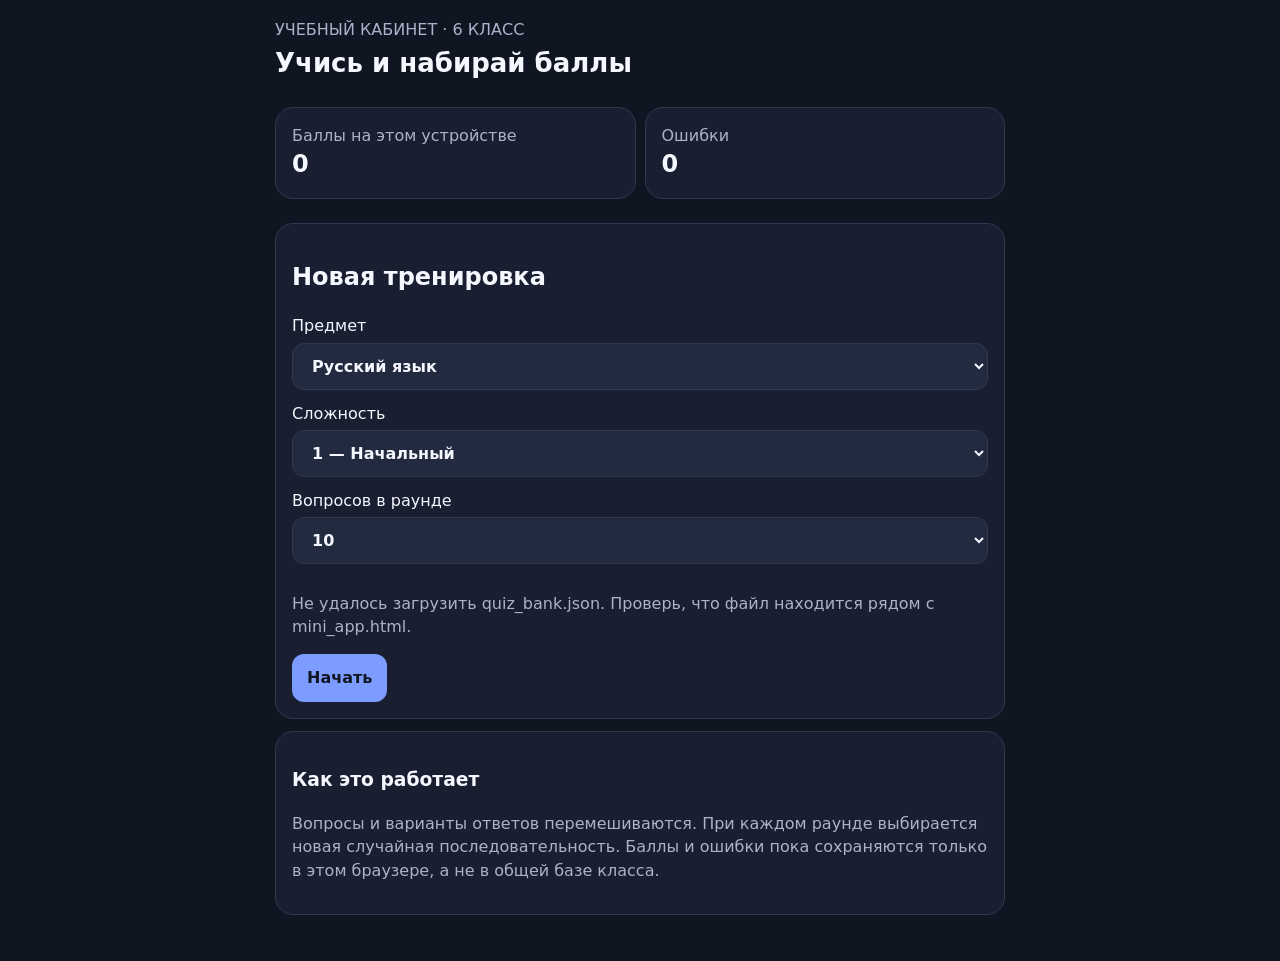
==== mini_app.html @ b54bd05b "Add files via upload" ====
<!doctype html>
<html lang="ru"><head><meta charset="utf-8"><meta name="viewport" content="width=device-width,initial-scale=1,viewport-fit=cover"><meta name="theme-color" content="#101522"><title>Класс 6 — Учебный кабинет</title><script src="https://telegram.org/js/telegram-web-app.js"></script>
<style>
:root{--bg:#101522;--panel:#191f30;--panel2:#222a3f;--text:#f5f7ff;--muted:#aab3cb;--accent:#7c9cff;--good:#43d9a3;--bad:#ff7185;--line:#303952}*{box-sizing:border-box}body{margin:0;background:var(--bg);color:var(--text);font:16px/1.45 system-ui,-apple-system,Segoe UI,Arial,sans-serif}button,select{font:inherit;cursor:pointer;border:0;border-radius:12px;padding:12px 15px;background:var(--accent);color:#101522;font-weight:750}button.secondary{background:var(--panel2);color:var(--text);border:1px solid var(--line)}.wrap{max-width:760px;margin:auto;padding:18px 15px 34px}.panel{background:var(--panel);border:1px solid var(--line);border-radius:18px;padding:16px;margin:12px 0}.muted{color:var(--muted)}h1{font-size:26px;margin:4px 0 12px}.row{display:flex;gap:9px;flex-wrap:wrap;align-items:center}.row>*{flex:1}.option{display:block;width:100%;text-align:left;margin:8px 0;background:var(--panel2);color:var(--text);border:1px solid var(--line)}.option.correct{border-color:var(--good)}.option.wrong{border-color:var(--bad)}.option:disabled{opacity:1}.hide{display:none}.pill{display:inline-block;background:var(--panel2);padding:5px 10px;border-radius:999px;margin-right:5px;font-size:13px}select{width:100%;background:var(--panel2);color:var(--text);border:1px solid var(--line);margin:5px 0 12px}.stat{font-size:24px;font-weight:800}#feedback{margin-top:12px}.good{color:var(--good)}.bad{color:var(--bad)}
</style></head><body><main class="wrap"><div class="muted">УЧЕБНЫЙ КАБИНЕТ · 6 КЛАСС</div><h1>Учись и набирай баллы</h1><div class="row"><div class="panel"><div class="muted">Баллы на этом устройстве</div><div class="stat" id="points">0</div></div><div class="panel"><div class="muted">Ошибки</div><div class="stat" id="mistakes">0</div></div></div>
<section id="setup" class="panel"><h2>Новая тренировка</h2><label>Предмет</label><select id="subject"><option>Русский язык</option><option>Математика</option><option>Английский язык</option></select><label>Сложность</label><select id="level"><option value="1">1 — Начальный</option><option value="2">2 — Лёгкий</option><option value="3">3 — Средний</option><option value="4">4 — Сложный</option><option value="5">5 — Очень сложный</option><option value="6">6 — Экспертный</option></select><label>Вопросов в раунде</label><select id="count"><option>10</option><option>15</option><option>20</option><option>30</option></select><p class="muted" id="bankInfo">Загружаю банк вопросов…</p><button id="start">Начать</button></section>
<section id="quiz" class="panel hide"><div class="row"><span class="pill" id="progress">Вопрос 1</span><span class="pill" id="tag"></span></div><h2 id="question"></h2><div id="options"></div><div id="feedback"></div><button id="next" class="hide">Следующий вопрос</button></section>
<section id="result" class="panel hide"><h2>Раунд завершён!</h2><p id="summary"></p><button id="again">Ещё раунд</button></section>
<section class="panel"><h3>Как это работает</h3><p class="muted">Вопросы и варианты ответов перемешиваются. При каждом раунде выбирается новая случайная последовательность. Баллы и ошибки пока сохраняются только в этом браузере, а не в общей базе класса.</p></section>
</main><script>
const $=id=>document.getElementById(id);const tg=window.Telegram?.WebApp;tg?.ready();tg?.expand();
let bank=[],round=[],index=0,score=0,wrong=0,answered=false;
const saved=()=>{try{return JSON.parse(localStorage.getItem('class6stats')||'{"points":0,"mistakes":0}')}catch{return {points:0,mistakes:0}}};
function stats(){let s=saved();$('points').textContent=s.points;$('mistakes').textContent=s.mistakes}
function shuffle(a){a=[...a];for(let i=a.length-1;i>0;i--){let j=Math.floor(Math.random()*(i+1));[a[i],a[j]]=[a[j],a[i]]}return a}
async function load(){try{let r=await fetch('./quiz_bank.json',{cache:'no-store'});if(!r.ok)throw Error('HTTP '+r.status);let data=await r.json();bank=data.questions||[];$('bankInfo').textContent=`Загружено вопросов: ${bank.length}. По предметам и уровням сложности.`}catch(e){$('bankInfo').textContent='Не удалось загрузить quiz_bank.json. Проверь, что файл находится рядом с mini_app.html.';$('start').disabled=true}}
function begin(){let subject=$('subject').value,level=+$('level').value,count=+$('count').value;let pool=bank.filter(q=>q.subject===subject&&q.level===level);if(!pool.length){alert('Для этого выбора пока нет вопросов.');return}round=shuffle(pool).slice(0,Math.min(count,pool.length)).map(q=>{let choices=q.options.map((text,i)=>({text,correct:i===q.answer}));return {...q,choices:shuffle(choices)}});index=0;score=0;wrong=0;$('setup').classList.add('hide');$('result').classList.add('hide');$('quiz').classList.remove('hide');show()}
function show(){answered=false;let q=round[index];$('progress').textContent=`Вопрос ${index+1} из ${round.length}`;$('tag').textContent=`${q.subject} · уровень ${q.level}`;$('question').textContent=q.question;$('options').innerHTML='';$('feedback').textContent='';$('next').classList.add('hide');q.choices.forEach(c=>{let b=document.createElement('button');b.className='option';b.textContent=c.text;b.onclick=()=>answer(b,c,q);$('options').appendChild(b)})}
function answer(btn,c,q){if(answered)return;answered=true;document.querySelectorAll('.option').forEach(b=>b.disabled=true);if(c.correct){btn.classList.add('correct');score++;let s=saved();s.points=(s.points||0)+10;localStorage.setItem('class6stats',JSON.stringify(s));$('feedback').innerHTML='<span class="good">Верно! +10 баллов.</span>'}else{btn.classList.add('wrong');wrong++;let s=saved();s.mistakes=(s.mistakes||0)+1;localStorage.setItem('class6stats',JSON.stringify(s));let correct=q.choices.find(x=>x.correct);document.querySelectorAll('.option').forEach(b=>{if(b.textContent===correct.text)b.classList.add('correct')});$('feedback').innerHTML=`<span class="bad">Пока неверно.</span> ${q.explanation}`}stats();$('next').classList.remove('hide');$('next').textContent=index===round.length-1?'Результаты':'Следующий вопрос'}
function next(){index++;if(index>=round.length){$('quiz').classList.add('hide');$('result').classList.remove('hide');$('summary').textContent=`Правильных ответов: ${score} из ${round.length}. Ошибок в этом раунде: ${wrong}. Получено баллов: ${score*10}.`;return}show()}
$('start').onclick=begin;$('next').onclick=next;$('again').onclick=()=>{$('result').classList.add('hide');$('setup').classList.remove('hide')};stats();load();
</script></body></html>
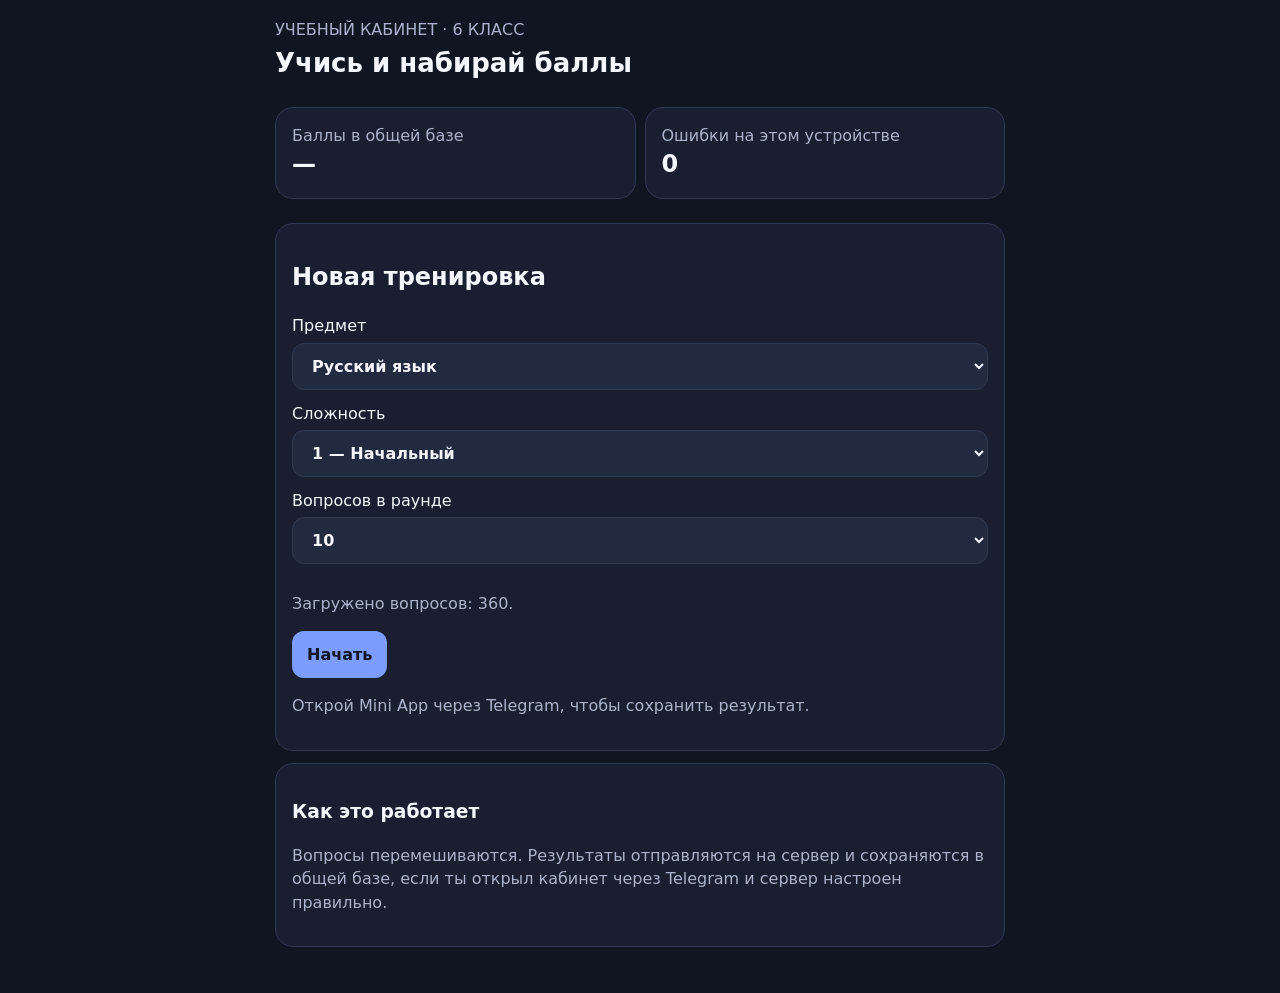
==== commit 3093e1c6: "Update mini_app.html" ====
--- a/mini_app.html
+++ b/mini_app.html
@@ -1,22 +1,362 @@
+
 <!doctype html>
-<html lang="ru"><head><meta charset="utf-8"><meta name="viewport" content="width=device-width,initial-scale=1,viewport-fit=cover"><meta name="theme-color" content="#101522"><title>Класс 6 — Учебный кабинет</title><script src="https://telegram.org/js/telegram-web-app.js"></script>
+<html lang="ru">
+<head>
+<meta charset="utf-8">
+<meta name="viewport" content="width=device-width,initial-scale=1,viewport-fit=cover">
+<meta name="theme-color" content="#101522">
+<title>Класс 6 — Учебный кабинет</title>
+<script src="https://telegram.org/js/telegram-web-app.js"></script>
 <style>
-:root{--bg:#101522;--panel:#191f30;--panel2:#222a3f;--text:#f5f7ff;--muted:#aab3cb;--accent:#7c9cff;--good:#43d9a3;--bad:#ff7185;--line:#303952}*{box-sizing:border-box}body{margin:0;background:var(--bg);color:var(--text);font:16px/1.45 system-ui,-apple-system,Segoe UI,Arial,sans-serif}button,select{font:inherit;cursor:pointer;border:0;border-radius:12px;padding:12px 15px;background:var(--accent);color:#101522;font-weight:750}button.secondary{background:var(--panel2);color:var(--text);border:1px solid var(--line)}.wrap{max-width:760px;margin:auto;padding:18px 15px 34px}.panel{background:var(--panel);border:1px solid var(--line);border-radius:18px;padding:16px;margin:12px 0}.muted{color:var(--muted)}h1{font-size:26px;margin:4px 0 12px}.row{display:flex;gap:9px;flex-wrap:wrap;align-items:center}.row>*{flex:1}.option{display:block;width:100%;text-align:left;margin:8px 0;background:var(--panel2);color:var(--text);border:1px solid var(--line)}.option.correct{border-color:var(--good)}.option.wrong{border-color:var(--bad)}.option:disabled{opacity:1}.hide{display:none}.pill{display:inline-block;background:var(--panel2);padding:5px 10px;border-radius:999px;margin-right:5px;font-size:13px}select{width:100%;background:var(--panel2);color:var(--text);border:1px solid var(--line);margin:5px 0 12px}.stat{font-size:24px;font-weight:800}#feedback{margin-top:12px}.good{color:var(--good)}.bad{color:var(--bad)}
-</style></head><body><main class="wrap"><div class="muted">УЧЕБНЫЙ КАБИНЕТ · 6 КЛАСС</div><h1>Учись и набирай баллы</h1><div class="row"><div class="panel"><div class="muted">Баллы на этом устройстве</div><div class="stat" id="points">0</div></div><div class="panel"><div class="muted">Ошибки</div><div class="stat" id="mistakes">0</div></div></div>
-<section id="setup" class="panel"><h2>Новая тренировка</h2><label>Предмет</label><select id="subject"><option>Русский язык</option><option>Математика</option><option>Английский язык</option></select><label>Сложность</label><select id="level"><option value="1">1 — Начальный</option><option value="2">2 — Лёгкий</option><option value="3">3 — Средний</option><option value="4">4 — Сложный</option><option value="5">5 — Очень сложный</option><option value="6">6 — Экспертный</option></select><label>Вопросов в раунде</label><select id="count"><option>10</option><option>15</option><option>20</option><option>30</option></select><p class="muted" id="bankInfo">Загружаю банк вопросов…</p><button id="start">Начать</button></section>
-<section id="quiz" class="panel hide"><div class="row"><span class="pill" id="progress">Вопрос 1</span><span class="pill" id="tag"></span></div><h2 id="question"></h2><div id="options"></div><div id="feedback"></div><button id="next" class="hide">Следующий вопрос</button></section>
-<section id="result" class="panel hide"><h2>Раунд завершён!</h2><p id="summary"></p><button id="again">Ещё раунд</button></section>
-<section class="panel"><h3>Как это работает</h3><p class="muted">Вопросы и варианты ответов перемешиваются. При каждом раунде выбирается новая случайная последовательность. Баллы и ошибки пока сохраняются только в этом браузере, а не в общей базе класса.</p></section>
-</main><script>
-const $=id=>document.getElementById(id);const tg=window.Telegram?.WebApp;tg?.ready();tg?.expand();
-let bank=[],round=[],index=0,score=0,wrong=0,answered=false;
-const saved=()=>{try{return JSON.parse(localStorage.getItem('class6stats')||'{"points":0,"mistakes":0}')}catch{return {points:0,mistakes:0}}};
-function stats(){let s=saved();$('points').textContent=s.points;$('mistakes').textContent=s.mistakes}
-function shuffle(a){a=[...a];for(let i=a.length-1;i>0;i--){let j=Math.floor(Math.random()*(i+1));[a[i],a[j]]=[a[j],a[i]]}return a}
-async function load(){try{let r=await fetch('./quiz_bank.json',{cache:'no-store'});if(!r.ok)throw Error('HTTP '+r.status);let data=await r.json();bank=data.questions||[];$('bankInfo').textContent=`Загружено вопросов: ${bank.length}. По предметам и уровням сложности.`}catch(e){$('bankInfo').textContent='Не удалось загрузить quiz_bank.json. Проверь, что файл находится рядом с mini_app.html.';$('start').disabled=true}}
-function begin(){let subject=$('subject').value,level=+$('level').value,count=+$('count').value;let pool=bank.filter(q=>q.subject===subject&&q.level===level);if(!pool.length){alert('Для этого выбора пока нет вопросов.');return}round=shuffle(pool).slice(0,Math.min(count,pool.length)).map(q=>{let choices=q.options.map((text,i)=>({text,correct:i===q.answer}));return {...q,choices:shuffle(choices)}});index=0;score=0;wrong=0;$('setup').classList.add('hide');$('result').classList.add('hide');$('quiz').classList.remove('hide');show()}
-function show(){answered=false;let q=round[index];$('progress').textContent=`Вопрос ${index+1} из ${round.length}`;$('tag').textContent=`${q.subject} · уровень ${q.level}`;$('question').textContent=q.question;$('options').innerHTML='';$('feedback').textContent='';$('next').classList.add('hide');q.choices.forEach(c=>{let b=document.createElement('button');b.className='option';b.textContent=c.text;b.onclick=()=>answer(b,c,q);$('options').appendChild(b)})}
-function answer(btn,c,q){if(answered)return;answered=true;document.querySelectorAll('.option').forEach(b=>b.disabled=true);if(c.correct){btn.classList.add('correct');score++;let s=saved();s.points=(s.points||0)+10;localStorage.setItem('class6stats',JSON.stringify(s));$('feedback').innerHTML='<span class="good">Верно! +10 баллов.</span>'}else{btn.classList.add('wrong');wrong++;let s=saved();s.mistakes=(s.mistakes||0)+1;localStorage.setItem('class6stats',JSON.stringify(s));let correct=q.choices.find(x=>x.correct);document.querySelectorAll('.option').forEach(b=>{if(b.textContent===correct.text)b.classList.add('correct')});$('feedback').innerHTML=`<span class="bad">Пока неверно.</span> ${q.explanation}`}stats();$('next').classList.remove('hide');$('next').textContent=index===round.length-1?'Результаты':'Следующий вопрос'}
-function next(){index++;if(index>=round.length){$('quiz').classList.add('hide');$('result').classList.remove('hide');$('summary').textContent=`Правильных ответов: ${score} из ${round.length}. Ошибок в этом раунде: ${wrong}. Получено баллов: ${score*10}.`;return}show()}
-$('start').onclick=begin;$('next').onclick=next;$('again').onclick=()=>{$('result').classList.add('hide');$('setup').classList.remove('hide')};stats();load();
-</script></body></html>+:root{--bg:#101522;--panel:#191f30;--panel2:#222a3f;--text:#f5f7ff;--muted:#aab3cb;--accent:#7c9cff;--good:#43d9a3;--bad:#ff7185;--line:#303952}
+*{box-sizing:border-box}
+body{margin:0;background:var(--bg);color:var(--text);font:16px/1.45 system-ui,-apple-system,Segoe UI,Arial,sans-serif}
+button,select{font:inherit;cursor:pointer;border:0;border-radius:12px;padding:12px 15px;background:var(--accent);color:#101522;font-weight:750}
+button:disabled{opacity:.6;cursor:default}
+button.secondary{background:var(--panel2);color:var(--text);border:1px solid var(--line)}
+.wrap{max-width:760px;margin:auto;padding:18px 15px 34px}
+.panel{background:var(--panel);border:1px solid var(--line);border-radius:18px;padding:16px;margin:12px 0}
+.muted{color:var(--muted)}
+h1{font-size:26px;margin:4px 0 12px}
+.row{display:flex;gap:9px;flex-wrap:wrap;align-items:center}
+.row>*{flex:1}
+.option{display:block;width:100%;text-align:left;margin:8px 0;background:var(--panel2);color:var(--text);border:1px solid var(--line)}
+.option.correct{border-color:var(--good)}
+.option.wrong{border-color:var(--bad)}
+.option:disabled{opacity:1}
+.hide{display:none}
+.pill{display:inline-block;background:var(--panel2);padding:5px 10px;border-radius:999px;margin-right:5px;font-size:13px}
+select{width:100%;background:var(--panel2);color:var(--text);border:1px solid var(--line);margin:5px 0 12px}
+.stat{font-size:24px;font-weight:800}
+#feedback{margin-top:12px}
+.good{color:var(--good)}
+.bad{color:var(--bad)}
+</style>
+</head>
+<body>
+<main class="wrap">
+<div class="muted">УЧЕБНЫЙ КАБИНЕТ · 6 КЛАСС</div>
+<h1>Учись и набирай баллы</h1>
+
+<div class="row">
+<div class="panel">
+<div class="muted">Баллы в общей базе</div>
+<div class="stat" id="points">—</div>
+</div>
+<div class="panel">
+<div class="muted">Ошибки на этом устройстве</div>
+<div class="stat" id="mistakes">0</div>
+</div>
+</div>
+
+<section id="setup" class="panel">
+<h2>Новая тренировка</h2>
+<label for="subject">Предмет</label>
+<select id="subject">
+<option value="russian">Русский язык</option>
+<option value="math">Математика</option>
+<option value="english">Английский язык</option>
+</select>
+
+<label for="level">Сложность</label>
+<select id="level">
+<option value="0">1 — Начальный</option>
+<option value="1">2 — Лёгкий</option>
+<option value="2">3 — Средний</option>
+<option value="3">4 — Сложный</option>
+<option value="4">5 — Очень сложный</option>
+<option value="5">6 — Экспертный</option>
+</select>
+
+<label for="count">Вопросов в раунде</label>
+<select id="count">
+<option value="5">5</option>
+<option value="10" selected>10</option>
+</select>
+
+<p class="muted" id="bankInfo">Загружаю банк вопросов…</p>
+<button id="start" disabled>Начать</button>
+<p class="muted" id="profileInfo"></p>
+</section>
+
+<section id="quiz" class="panel hide">
+<div class="row">
+<span class="pill" id="progress">Вопрос 1</span>
+<span class="pill" id="tag"></span>
+</div>
+<h2 id="question"></h2>
+<div id="options"></div>
+<div id="feedback"></div>
+<button id="next" class="hide">Следующий вопрос</button>
+</section>
+
+<section id="result" class="panel hide">
+<h2>Раунд завершён!</h2>
+<p id="summary"></p>
+<p id="saveStatus" class="muted"></p>
+<button id="again">Ещё раунд</button>
+</section>
+
+<section class="panel">
+<h3>Как это работает</h3>
+<p class="muted">Вопросы перемешиваются. Результаты отправляются на сервер и сохраняются в общей базе, если ты открыл кабинет через Telegram и сервер настроен правильно.</p>
+</section>
+</main>
+
+<script>
+const $ = id => document.getElementById(id);
+const tg = window.Telegram?.WebApp;
+
+tg?.ready();
+tg?.expand();
+
+let bank = [];
+let round = [];
+let index = 0;
+let score = 0;
+let wrong = 0;
+let answered = false;
+let selectedAnswers = [];
+let saving = false;
+
+function localStats(){
+  try {
+    return JSON.parse(localStorage.getItem('class6stats') || '{"mistakes":0}');
+  } catch {
+    return {mistakes:0};
+  }
+}
+
+function updateMistakes(){
+  $('mistakes').textContent = localStats().mistakes || 0;
+}
+
+function shuffle(arr){
+  const a = [...arr];
+  for(let i = a.length - 1; i > 0; i--){
+    const j = Math.floor(Math.random() * (i + 1));
+    [a[i], a[j]] = [a[j], a[i]];
+  }
+  return a;
+}
+
+async function apiRequest(path, options = {}){
+  if(!tg?.initData){
+    throw new Error('Открой Mini App через Telegram, чтобы сохранить результат.');
+  }
+
+  const response = await fetch(path, {
+    ...options,
+    headers: {
+      'Content-Type': 'application/json',
+      'X-Telegram-Init-Data': tg.initData,
+      ...(options.headers || {})
+    }
+  });
+
+  const data = await response.json().catch(() => ({}));
+
+  if(!response.ok){
+    throw new Error(data.error || data.message || `Ошибка сервера: ${response.status}`);
+  }
+
+  if(data.ok === false){
+    throw new Error(data.error || data.message || 'Сервер отклонил запрос.');
+  }
+
+  return data;
+}
+
+async function refreshProfile(){
+  try {
+    const data = await apiRequest('/api/profile');
+    $('points').textContent = data.points ?? 0;
+    $('profileInfo').textContent = 'Подключение к общей базе работает.';
+  } catch(e) {
+    $('points').textContent = '—';
+    $('profileInfo').textContent = e.message;
+  }
+}
+
+async function load(){
+  try {
+    const response = await fetch('./quiz_bank.json', {cache:'no-store'});
+    if(!response.ok) throw new Error('HTTP ' + response.status);
+
+    const data = await response.json();
+    bank = Array.isArray(data) ? data : (data.questions || []);
+
+    $('bankInfo').textContent = `Загружено вопросов: ${bank.length}.`;
+
+    if(!bank.length){
+      throw new Error('Банк вопросов пуст.');
+    }
+
+    $('start').disabled = false;
+  } catch(e) {
+    $('bankInfo').textContent = 'Не удалось загрузить банк вопросов: ' + e.message;
+    $('start').disabled = true;
+  }
+}
+
+function begin(){
+  const subject = $('subject').value;
+  const level = Number($('level').value);
+  const count = Number($('count').value);
+
+  const pool = bank.filter(q =>
+    q.subject === subject &&
+    Number(q.level_index) === level
+  );
+
+  if(!pool.length){
+    alert('Для этого предмета и уровня в quiz_bank.json вопросов нет.');
+    return;
+  }
+
+  round = shuffle(pool).slice(0, Math.min(count, pool.length)).map(q => {
+    const choices = q.options.map((text, originalIndex) => ({
+      text,
+      originalIndex,
+      correct: originalIndex === q.answer
+    }));
+
+    return {...q, choices:shuffle(choices)};
+  });
+
+  index = 0;
+  score = 0;
+  wrong = 0;
+  selectedAnswers = [];
+  saving = false;
+
+  $('setup').classList.add('hide');
+  $('result').classList.add('hide');
+  $('quiz').classList.remove('hide');
+
+  show();
+}
+
+function show(){
+  answered = false;
+  const q = round[index];
+
+  $('progress').textContent = `Вопрос ${index + 1} из ${round.length}`;
+  $('tag').textContent = `${q.subject} · уровень ${Number(q.level_index) + 1}`;
+  $('question').textContent = q.question;
+  $('options').innerHTML = '';
+  $('feedback').textContent = '';
+  $('next').classList.add('hide');
+
+  q.choices.forEach(choice => {
+    const button = document.createElement('button');
+    button.className = 'option';
+    button.textContent = choice.text;
+    button.onclick = () => answer(button, choice, q);
+    $('options').appendChild(button);
+  });
+}
+
+function answer(button, choice, q){
+  if(answered) return;
+  answered = true;
+
+  document.querySelectorAll('.option').forEach(b => b.disabled = true);
+
+  selectedAnswers.push({
+    id: q.id,
+    selected: choice.originalIndex
+  });
+
+  if(choice.correct){
+    button.classList.add('correct');
+    score++;
+    $('feedback').innerHTML = '<span class="good">Верно!</span>';
+  } else {
+    button.classList.add('wrong');
+    wrong++;
+
+    const stats = localStats();
+    stats.mistakes = (stats.mistakes || 0) + 1;
+    localStorage.setItem('class6stats', JSON.stringify(stats));
+
+    const correctChoice = q.choices.find(c => c.correct);
+
+    document.querySelectorAll('.option').forEach(b => {
+      if(b.textContent === correctChoice.text){
+        b.classList.add('correct');
+      }
+    });
+
+    $('feedback').textContent = 'Пока неверно. ' + (q.explanation || '');
+  }
+
+  updateMistakes();
+  $('next').textContent = index === round.length - 1
+    ? 'Завершить раунд'
+    : 'Следующий вопрос';
+
+  $('next').classList.remove('hide');
+}
+
+async function finishRound(){
+  if(saving) return;
+  saving = true;
+
+  $('next').disabled = true;
+  $('saveStatus').textContent = 'Отправляю результат на сервер…';
+
+  $('quiz').classList.add('hide');
+  $('result').classList.remove('hide');
+  $('summary').textContent =
+    `Предварительный результат: ${score} из ${round.length}. Ошибок: ${wrong}.`;
+
+  try {
+    const data = await apiRequest('/api/quiz/submit', {
+      method:'POST',
+      body:JSON.stringify({
+        subject:$('subject').value,
+        level:Number($('level').value),
+        answers:selectedAnswers
+      })
+    });
+
+    $('summary').textContent =
+      `Результат сервера: ${data.score} из ${data.total}.`;
+
+    $('saveStatus').textContent =
+      `Баллы за раунд: ${data.points ?? (data.score * 10)}. Результат отправлен серверу.`;
+
+    await refreshProfile();
+  } catch(e) {
+    $('saveStatus').textContent =
+      'Не удалось сохранить результат: ' + e.message;
+  } finally {
+    saving = false;
+    $('next').disabled = false;
+  }
+}
+
+function next(){
+  if(index < round.length - 1){
+    index++;
+    show();
+  } else {
+    finishRound();
+  }
+}
+
+$('start').onclick = begin;
+$('next').onclick = next;
+
+$('again').onclick = () => {
+  $('result').classList.add('hide');
+  $('setup').classList.remove('hide');
+};
+
+updateMistakes();
+load();
+refreshProfile();
+</script>
+</body>
+</html>
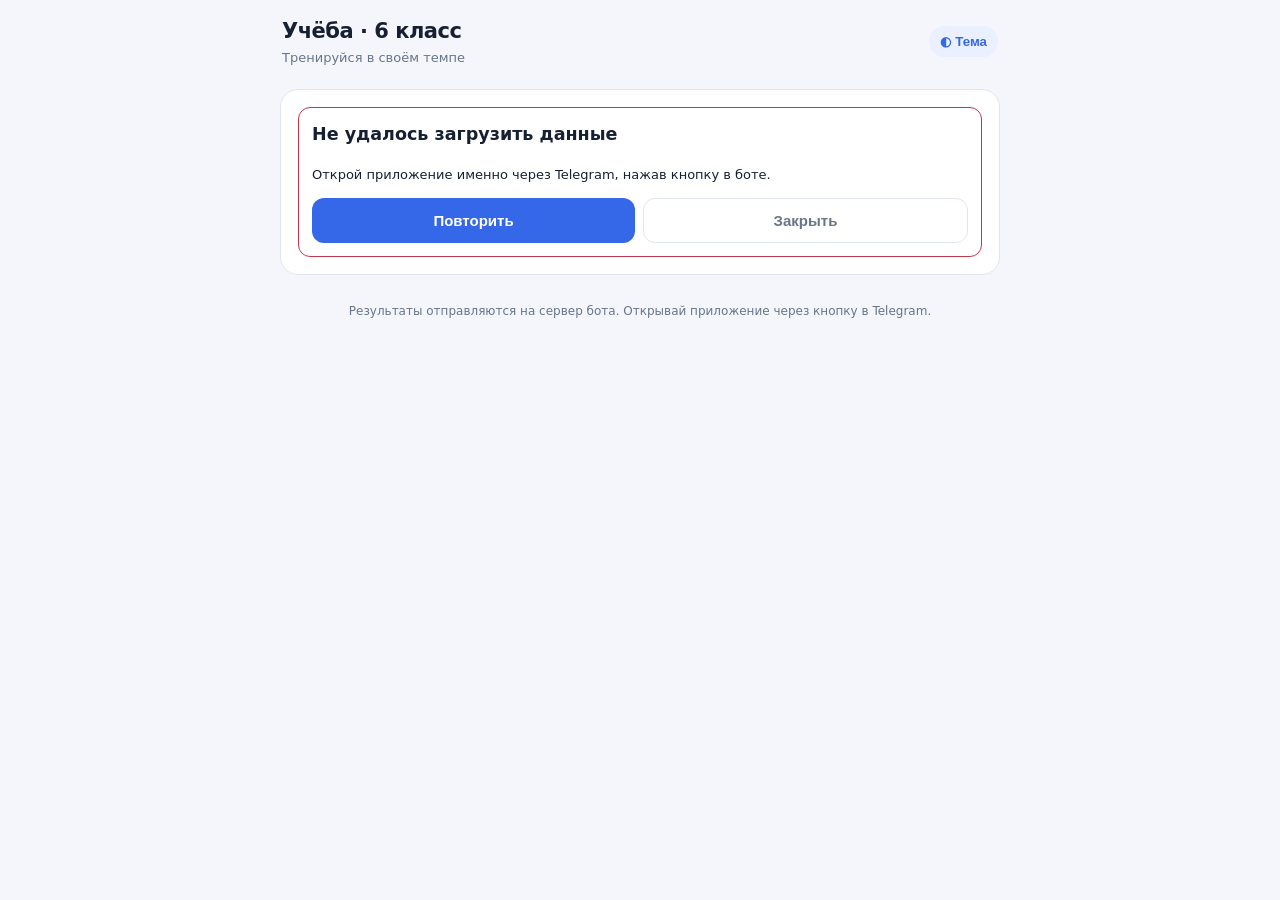
==== commit cec21df2: "Rename mini_app (1).html to mini_app.html" ====
--- a/mini_app.html
+++ b/mini_app.html
@@ -1,362 +1,43 @@
-
 <!doctype html>
 <html lang="ru">
 <head>
 <meta charset="utf-8">
 <meta name="viewport" content="width=device-width,initial-scale=1,viewport-fit=cover">
-<meta name="theme-color" content="#101522">
-<title>Класс 6 — Учебный кабинет</title>
+<meta name="color-scheme" content="light dark">
+<title>Учёба · 6 класс</title>
 <script src="https://telegram.org/js/telegram-web-app.js"></script>
 <style>
-:root{--bg:#101522;--panel:#191f30;--panel2:#222a3f;--text:#f5f7ff;--muted:#aab3cb;--accent:#7c9cff;--good:#43d9a3;--bad:#ff7185;--line:#303952}
-*{box-sizing:border-box}
-body{margin:0;background:var(--bg);color:var(--text);font:16px/1.45 system-ui,-apple-system,Segoe UI,Arial,sans-serif}
-button,select{font:inherit;cursor:pointer;border:0;border-radius:12px;padding:12px 15px;background:var(--accent);color:#101522;font-weight:750}
-button:disabled{opacity:.6;cursor:default}
-button.secondary{background:var(--panel2);color:var(--text);border:1px solid var(--line)}
-.wrap{max-width:760px;margin:auto;padding:18px 15px 34px}
-.panel{background:var(--panel);border:1px solid var(--line);border-radius:18px;padding:16px;margin:12px 0}
-.muted{color:var(--muted)}
-h1{font-size:26px;margin:4px 0 12px}
-.row{display:flex;gap:9px;flex-wrap:wrap;align-items:center}
-.row>*{flex:1}
-.option{display:block;width:100%;text-align:left;margin:8px 0;background:var(--panel2);color:var(--text);border:1px solid var(--line)}
-.option.correct{border-color:var(--good)}
-.option.wrong{border-color:var(--bad)}
-.option:disabled{opacity:1}
-.hide{display:none}
-.pill{display:inline-block;background:var(--panel2);padding:5px 10px;border-radius:999px;margin-right:5px;font-size:13px}
-select{width:100%;background:var(--panel2);color:var(--text);border:1px solid var(--line);margin:5px 0 12px}
-.stat{font-size:24px;font-weight:800}
-#feedback{margin-top:12px}
-.good{color:var(--good)}
-.bad{color:var(--bad)}
+:root{color-scheme:light;--bg:#f4f6fb;--panel:#fff;--text:#172033;--muted:#68758b;--line:#e1e6ef;--accent:#3568e8;--soft:#eaf0ff;--good:#168254;--bad:#c0394b}html[data-theme=dark]{color-scheme:dark;--bg:#101520;--panel:#1b2432;--text:#f2f5fb;--muted:#aab6c9;--line:#303b4e;--accent:#82a2ff;--soft:#263657;--good:#65d5a0;--bad:#ff8993}*{box-sizing:border-box}body{margin:0;background:var(--bg);color:var(--text);font:15px/1.5 system-ui,-apple-system,"Segoe UI",sans-serif;padding:env(safe-area-inset-top) 14px calc(20px + env(safe-area-inset-bottom))}.wrap{max-width:720px;margin:auto}.top{display:flex;align-items:center;justify-content:space-between;gap:12px;padding:16px 2px 10px}.brand{font-size:21px;font-weight:850;letter-spacing:-.5px}.muted,.sub{color:var(--muted)}.sub{font-size:13px}.chip,.pill{border:0;border-radius:999px;background:var(--soft);color:var(--accent);padding:8px 11px;font-weight:750}.card{background:var(--panel);border:1px solid var(--line);border-radius:18px;padding:17px;margin:12px 0}h1,h2,h3,p{margin-top:0}h1{font-size:24px;line-height:1.2}h2{font-size:19px}.subjects{display:grid;grid-template-columns:repeat(3,minmax(0,1fr));gap:9px}.subject,.level,.choice{font:inherit;color:var(--text);background:var(--panel);border:1px solid var(--line);border-radius:13px;cursor:pointer}.subject{padding:15px 8px;font-weight:750;min-height:100px}.subject .emoji{display:block;font-size:25px;margin-bottom:7px}.levels{display:grid;grid-template-columns:repeat(2,minmax(0,1fr));gap:8px}.level{padding:12px;text-align:left}.level.active,.choice.selected{border-color:var(--accent);background:var(--soft)}.btn{display:inline-flex;align-items:center;justify-content:center;width:100%;min-height:45px;border:0;border-radius:12px;padding:12px 15px;background:var(--accent);color:#fff;font-weight:750;font-size:15px;cursor:pointer}.btn.secondary{background:var(--soft);color:var(--accent)}.btn.ghost{background:transparent;color:var(--muted);border:1px solid var(--line)}.btn:disabled{opacity:.55}.row{display:flex;gap:8px;margin-top:14px}.row>*{flex:1}.question{padding:14px 0;border-bottom:1px solid var(--line)}.question:last-child{border-bottom:0}.qtitle{font-weight:750;margin-bottom:9px}.choice{display:flex;gap:10px;align-items:flex-start;width:100%;padding:11px;margin:7px 0;text-align:left}.choice.correct{border-color:var(--good)}.choice.wrong{border-color:var(--bad)}.result-item{padding:12px 0;border-bottom:1px solid var(--line)}.score{font-size:40px;font-weight:900;letter-spacing:-1px}.explain{background:var(--bg);border-radius:10px;padding:11px;margin-top:8px;color:var(--muted)}.hidden{display:none!important}.error{border:1px solid var(--bad);border-radius:12px;padding:13px}.table-wrap{overflow:auto}table{width:100%;border-collapse:collapse;min-width:280px}td,th{padding:10px 7px;text-align:left;border-bottom:1px solid var(--line)}th{font-size:12px;color:var(--muted)}.foot{text-align:center;color:var(--muted);font-size:12px;padding:15px 0}.status{font-size:13px;overflow-wrap:anywhere}@media(max-width:430px){.subjects{grid-template-columns:1fr}.subject{display:flex;align-items:center;gap:10px;min-height:0;text-align:left;padding:12px}.subject .emoji{margin:0}.levels{grid-template-columns:1fr}.card{padding:14px}}
 </style>
 </head>
-<body>
-<main class="wrap">
-<div class="muted">УЧЕБНЫЙ КАБИНЕТ · 6 КЛАСС</div>
-<h1>Учись и набирай баллы</h1>
-
-<div class="row">
-<div class="panel">
-<div class="muted">Баллы в общей базе</div>
-<div class="stat" id="points">—</div>
-</div>
-<div class="panel">
-<div class="muted">Ошибки на этом устройстве</div>
-<div class="stat" id="mistakes">0</div>
-</div>
-</div>
-
-<section id="setup" class="panel">
-<h2>Новая тренировка</h2>
-<label for="subject">Предмет</label>
-<select id="subject">
-<option value="russian">Русский язык</option>
-<option value="math">Математика</option>
-<option value="english">Английский язык</option>
-</select>
-
-<label for="level">Сложность</label>
-<select id="level">
-<option value="0">1 — Начальный</option>
-<option value="1">2 — Лёгкий</option>
-<option value="2">3 — Средний</option>
-<option value="3">4 — Сложный</option>
-<option value="4">5 — Очень сложный</option>
-<option value="5">6 — Экспертный</option>
-</select>
-
-<label for="count">Вопросов в раунде</label>
-<select id="count">
-<option value="5">5</option>
-<option value="10" selected>10</option>
-</select>
-
-<p class="muted" id="bankInfo">Загружаю банк вопросов…</p>
-<button id="start" disabled>Начать</button>
-<p class="muted" id="profileInfo"></p>
-</section>
-
-<section id="quiz" class="panel hide">
-<div class="row">
-<span class="pill" id="progress">Вопрос 1</span>
-<span class="pill" id="tag"></span>
-</div>
-<h2 id="question"></h2>
-<div id="options"></div>
-<div id="feedback"></div>
-<button id="next" class="hide">Следующий вопрос</button>
-</section>
-
-<section id="result" class="panel hide">
-<h2>Раунд завершён!</h2>
-<p id="summary"></p>
-<p id="saveStatus" class="muted"></p>
-<button id="again">Ещё раунд</button>
-</section>
-
-<section class="panel">
-<h3>Как это работает</h3>
-<p class="muted">Вопросы перемешиваются. Результаты отправляются на сервер и сохраняются в общей базе, если ты открыл кабинет через Telegram и сервер настроен правильно.</p>
-</section>
-</main>
-
+<body><div class="wrap">
+<header class="top"><div><div class="brand">Учёба · 6 класс</div><div class="sub" id="greeting">Тренируйся в своём темпе</div></div><button class="chip" id="themeBtn" type="button">◐ Тема</button></header>
+<main>
+<section class="card" id="welcome"><h1>Выбери предмет</h1><p class="muted">Отвечай на вопросы и сохраняй результаты в таблице очков.</p><div class="subjects"><button class="subject" data-subject="russian"><span class="emoji">📖</span>Русский язык</button><button class="subject" data-subject="math"><span class="emoji">➗</span>Математика</button><button class="subject" data-subject="english"><span class="emoji">🔤</span>Английский</button></div></section>
+<section class="card hidden" id="levelCard"><button class="btn ghost" id="backSubject">← Все предметы</button><h2 id="levelTitle" style="margin-top:14px">Выбери уровень</h2><p class="muted">Выбери сложность тренировки.</p><div id="levels" class="levels"></div><button class="btn" id="startQuiz" disabled style="margin-top:13px">Начать тренировку</button></section>
+<section class="card hidden" id="quizCard"><div style="display:flex;justify-content:space-between;gap:8px"><span class="pill" id="quizBadge"></span><span class="sub" id="progress"></span></div><h2 style="margin-top:13px">Ответь на вопросы</h2><div id="questions"></div><div class="row"><button class="btn ghost" id="cancelQuiz">← Назад</button><button class="btn" id="submitQuiz">Проверить ответы</button></div></section>
+<section class="card hidden" id="resultCard"></section>
+<section class="card hidden" id="adminCard"><div style="display:flex;justify-content:space-between;align-items:center;gap:10px"><div><h2 style="margin-bottom:3px">🏆 Таблица очков</h2><div class="sub">Панель владельца</div></div><button class="btn secondary" id="refreshTable" style="width:auto">Обновить</button></div><div class="table-wrap" id="leaderboard" style="margin-top:12px"></div></section>
+<section class="card hidden" id="errorCard"><div class="error"><h3>Не удалось загрузить данные</h3><div id="errorText" class="status">Проверь соединение.</div><div class="row"><button class="btn" id="retryBtn">Повторить</button><button class="btn ghost" id="errorClose">Закрыть</button></div></div></section>
+</main><div class="foot">Результаты отправляются на сервер бота. Открывай приложение через кнопку в Telegram.</div></div>
 <script>
-const $ = id => document.getElementById(id);
-const tg = window.Telegram?.WebApp;
-
-tg?.ready();
-tg?.expand();
-
-let bank = [];
-let round = [];
-let index = 0;
-let score = 0;
-let wrong = 0;
-let answered = false;
-let selectedAnswers = [];
-let saving = false;
-
-function localStats(){
-  try {
-    return JSON.parse(localStorage.getItem('class6stats') || '{"mistakes":0}');
-  } catch {
-    return {mistakes:0};
-  }
-}
-
-function updateMistakes(){
-  $('mistakes').textContent = localStats().mistakes || 0;
-}
-
-function shuffle(arr){
-  const a = [...arr];
-  for(let i = a.length - 1; i > 0; i--){
-    const j = Math.floor(Math.random() * (i + 1));
-    [a[i], a[j]] = [a[j], a[i]];
-  }
-  return a;
-}
-
-async function apiRequest(path, options = {}){
-  if(!tg?.initData){
-    throw new Error('Открой Mini App через Telegram, чтобы сохранить результат.');
-  }
-
-  const response = await fetch(path, {
-    ...options,
-    headers: {
-      'Content-Type': 'application/json',
-      'X-Telegram-Init-Data': tg.initData,
-      ...(options.headers || {})
-    }
-  });
-
-  const data = await response.json().catch(() => ({}));
-
-  if(!response.ok){
-    throw new Error(data.error || data.message || `Ошибка сервера: ${response.status}`);
-  }
-
-  if(data.ok === false){
-    throw new Error(data.error || data.message || 'Сервер отклонил запрос.');
-  }
-
-  return data;
-}
-
-async function refreshProfile(){
-  try {
-    const data = await apiRequest('/api/profile');
-    $('points').textContent = data.points ?? 0;
-    $('profileInfo').textContent = 'Подключение к общей базе работает.';
-  } catch(e) {
-    $('points').textContent = '—';
-    $('profileInfo').textContent = e.message;
-  }
-}
-
-async function load(){
-  try {
-    const response = await fetch('./quiz_bank.json', {cache:'no-store'});
-    if(!response.ok) throw new Error('HTTP ' + response.status);
-
-    const data = await response.json();
-    bank = Array.isArray(data) ? data : (data.questions || []);
-
-    $('bankInfo').textContent = `Загружено вопросов: ${bank.length}.`;
-
-    if(!bank.length){
-      throw new Error('Банк вопросов пуст.');
-    }
-
-    $('start').disabled = false;
-  } catch(e) {
-    $('bankInfo').textContent = 'Не удалось загрузить банк вопросов: ' + e.message;
-    $('start').disabled = true;
-  }
-}
-
-function begin(){
-  const subject = $('subject').value;
-  const level = Number($('level').value);
-  const count = Number($('count').value);
-
-  const pool = bank.filter(q =>
-    q.subject === subject &&
-    Number(q.level_index) === level
-  );
-
-  if(!pool.length){
-    alert('Для этого предмета и уровня в quiz_bank.json вопросов нет.');
-    return;
-  }
-
-  round = shuffle(pool).slice(0, Math.min(count, pool.length)).map(q => {
-    const choices = q.options.map((text, originalIndex) => ({
-      text,
-      originalIndex,
-      correct: originalIndex === q.answer
-    }));
-
-    return {...q, choices:shuffle(choices)};
-  });
-
-  index = 0;
-  score = 0;
-  wrong = 0;
-  selectedAnswers = [];
-  saving = false;
-
-  $('setup').classList.add('hide');
-  $('result').classList.add('hide');
-  $('quiz').classList.remove('hide');
-
-  show();
-}
-
-function show(){
-  answered = false;
-  const q = round[index];
-
-  $('progress').textContent = `Вопрос ${index + 1} из ${round.length}`;
-  $('tag').textContent = `${q.subject} · уровень ${Number(q.level_index) + 1}`;
-  $('question').textContent = q.question;
-  $('options').innerHTML = '';
-  $('feedback').textContent = '';
-  $('next').classList.add('hide');
-
-  q.choices.forEach(choice => {
-    const button = document.createElement('button');
-    button.className = 'option';
-    button.textContent = choice.text;
-    button.onclick = () => answer(button, choice, q);
-    $('options').appendChild(button);
-  });
-}
-
-function answer(button, choice, q){
-  if(answered) return;
-  answered = true;
-
-  document.querySelectorAll('.option').forEach(b => b.disabled = true);
-
-  selectedAnswers.push({
-    id: q.id,
-    selected: choice.originalIndex
-  });
-
-  if(choice.correct){
-    button.classList.add('correct');
-    score++;
-    $('feedback').innerHTML = '<span class="good">Верно!</span>';
-  } else {
-    button.classList.add('wrong');
-    wrong++;
-
-    const stats = localStats();
-    stats.mistakes = (stats.mistakes || 0) + 1;
-    localStorage.setItem('class6stats', JSON.stringify(stats));
-
-    const correctChoice = q.choices.find(c => c.correct);
-
-    document.querySelectorAll('.option').forEach(b => {
-      if(b.textContent === correctChoice.text){
-        b.classList.add('correct');
-      }
-    });
-
-    $('feedback').textContent = 'Пока неверно. ' + (q.explanation || '');
-  }
-
-  updateMistakes();
-  $('next').textContent = index === round.length - 1
-    ? 'Завершить раунд'
-    : 'Следующий вопрос';
-
-  $('next').classList.remove('hide');
-}
-
-async function finishRound(){
-  if(saving) return;
-  saving = true;
-
-  $('next').disabled = true;
-  $('saveStatus').textContent = 'Отправляю результат на сервер…';
-
-  $('quiz').classList.add('hide');
-  $('result').classList.remove('hide');
-  $('summary').textContent =
-    `Предварительный результат: ${score} из ${round.length}. Ошибок: ${wrong}.`;
-
-  try {
-    const data = await apiRequest('/api/quiz/submit', {
-      method:'POST',
-      body:JSON.stringify({
-        subject:$('subject').value,
-        level:Number($('level').value),
-        answers:selectedAnswers
-      })
-    });
-
-    $('summary').textContent =
-      `Результат сервера: ${data.score} из ${data.total}.`;
-
-    $('saveStatus').textContent =
-      `Баллы за раунд: ${data.points ?? (data.score * 10)}. Результат отправлен серверу.`;
-
-    await refreshProfile();
-  } catch(e) {
-    $('saveStatus').textContent =
-      'Не удалось сохранить результат: ' + e.message;
-  } finally {
-    saving = false;
-    $('next').disabled = false;
-  }
-}
-
-function next(){
-  if(index < round.length - 1){
-    index++;
-    show();
-  } else {
-    finishRound();
-  }
-}
-
-$('start').onclick = begin;
-$('next').onclick = next;
-
-$('again').onclick = () => {
-  $('result').classList.add('hide');
-  $('setup').classList.remove('hide');
-};
-
-updateMistakes();
-load();
-refreshProfile();
-</script>
-</body>
-</html>
+(()=>{'use strict';
+const tg=window.Telegram?.WebApp;if(tg){tg.ready();tg.expand();}
+const $=id=>document.getElementById(id);
+const names={russian:'Русский язык',math:'Математика',english:'Английский язык'},icons={russian:'📖',math:'➗',english:'🔤'},levels=['Очень легко','Легко','Средний','Сложнее нормы','Сложно','Невозможно'];
+const sectionIds=['welcome','levelCard','quizCard','resultCard','adminCard','errorCard'];
+let bank=[],profile=null,subject='russian',level=0,chosenLevel=null,answers={},lastResult=null,theme='light',saving=false;
+function show(...ids){sectionIds.forEach(id=>$(id).classList.toggle('hidden',!ids.includes(id)));}
+function applyTheme(v){theme=v;document.documentElement.dataset.theme=v;if(tg){try{tg.setHeaderColor(v==='dark'?'#101520':'#f4f6fb');tg.setBackgroundColor(v==='dark'?'#101520':'#f4f6fb');}catch(_){}}$('themeBtn').textContent=v==='dark'?'☀ Светлая':'◐ Тема';}
+async function api(path,body){if(!tg?.initData)throw Error('Открой Mini App через кнопку в Telegram.');const headers={'X-Telegram-Init-Data':tg.initData};const options={method:body===undefined?'GET':'POST',headers};if(body!==undefined){headers['Content-Type']='application/json';options.body=JSON.stringify(body);}const response=await fetch(new URL(path,location.href),options);const data=await response.json().catch(()=>({error:'Сервер вернул не JSON. Возможно, запрос попал не в API.'}));if(!response.ok)throw Error(`HTTP ${response.status}: ${data.error||response.statusText}`);return data;}
+function fail(e){$('errorText').textContent=e?.message||'Неизвестная ошибка';show('errorCard');}
+function questionOptions(q){const raw=Array.isArray(q.options)?q.options:Array.isArray(q.choices)?q.choices:[];return raw.map((x,i)=>({text:typeof x==='string'?x:String(x?.text??x?.value??''),index:i})).filter(x=>x.text);}
+async function init(){try{if(!tg?.initData)throw Error('Открой приложение именно через Telegram, нажав кнопку в боте.');const [p,response]=await Promise.all([api('/api/profile'),fetch(new URL('/quiz_bank.json',location.href),{cache:'no-store'})]);if(!response.ok)throw Error(`Не удалось загрузить банк вопросов: HTTP ${response.status}`);const loaded=await response.json();if(!Array.isArray(loaded))throw Error('Формат quiz_bank.json должен быть массивом вопросов.');profile=p;bank=loaded;$('greeting').textContent=`Привет, ${p.name||'ученик'} · ${p.points||0} очков`;applyTheme(p.theme==='dark'||(!p.theme&&tg.colorScheme==='dark')?'dark':'light');show('welcome',...(p.is_owner?['adminCard']:[]));if(p.is_owner)loadLeaderboard();}catch(e){fail(e);}}
+function buildLevels(){$('levelTitle').textContent=`${icons[subject]} ${names[subject]}`;const box=$('levels');box.innerHTML='';levels.forEach((name,i)=>{const b=document.createElement('button');b.type='button';b.className='level'+(chosenLevel===i?' active':'');b.textContent=name;b.onclick=()=>{chosenLevel=i;buildLevels();};box.appendChild(b);});$('startQuiz').disabled=chosenLevel===null;}
+function start(){if(chosenLevel===null)return;level=chosenLevel;answers={};const qs=bank.filter(q=>q.subject===subject&&Number(q.level_index)===level);if(!qs.length)return fail(Error('В quiz_bank.json нет вопросов для этого предмета и уровня.'));$('quizBadge').textContent=`${names[subject]} · ${levels[level]}`;$('progress').textContent=`${qs.length} вопросов`;$('questions').innerHTML='';qs.forEach((q,i)=>{const block=document.createElement('div');block.className='question';const title=document.createElement('div');title.className='qtitle';title.textContent=`${i+1}. ${q.question||'Вопрос'}`;block.appendChild(title);const opts=questionOptions(q);if(!opts.length){const msg=document.createElement('p');msg.className='muted';msg.textContent='У этого вопроса нет вариантов ответа.';block.appendChild(msg);}opts.forEach(opt=>{const b=document.createElement('button');b.type='button';b.className='choice';const dot=document.createElement('span');dot.textContent='◯';const label=document.createElement('span');label.textContent=opt.text;b.append(dot,label);b.onclick=()=>{answers[q.id]=opt.text;block.querySelectorAll('.choice').forEach(x=>{const active=x===b;x.classList.toggle('selected',active);x.firstChild.textContent=active?'🔘':'◯';});};block.appendChild(b);});$('questions').appendChild(block);});show('quizCard');window.scrollTo({top:0,behavior:'smooth'});}
+async function submit(){if(saving)return;const qs=bank.filter(q=>q.subject===subject&&Number(q.level_index)===level);const outgoing=qs.filter(q=>Object.hasOwn(answers,q.id)).map(q=>({id:q.id,selected:answers[q.id]}));if(!outgoing.length){alert('Выбери хотя бы один ответ.');return;}saving=true;$('submitQuiz').disabled=true;$('submitQuiz').textContent='Сохраняем…';try{const result=await api('/api/quiz/submit',{subject,level,answers:outgoing});lastResult={result,qs,outgoing};profile.points=result.points;$('greeting').textContent=`Привет, ${profile.name||'ученик'} · ${profile.points} очков`;renderResult();if(profile.is_owner)loadLeaderboard();}catch(e){fail(e);}finally{saving=false;$('submitQuiz').disabled=false;$('submitQuiz').textContent='Проверить ответы';}}
+function renderResult(){const {result,qs,outgoing}=lastResult,card=$('resultCard');card.innerHTML='';const h=document.createElement('h2');h.textContent='Результат';card.appendChild(h);const score=document.createElement('div');score.className='score';score.textContent=`${result.score} / ${result.total}`;card.appendChild(score);const summary=document.createElement('p');summary.className='muted';summary.textContent=`За раунд: +${result.score} очков. Всего: ${result.points}.`;card.appendChild(summary);const checked=new Map((result.checked||[]).map(x=>[String(x.id),x]));outgoing.forEach((a,i)=>{const q=qs.find(x=>String(x.id)===String(a.id)),r=checked.get(String(a.id));if(!q)return;const item=document.createElement('div');item.className='result-item';const title=document.createElement('div');title.innerHTML=`<b>${r?.correct?'✅':'❌'} ${i+1}. </b>`;title.append(document.createTextNode(q.question||''));item.appendChild(title);const detail=document.createElement('div');detail.className='sub';detail.style.marginTop='6px';detail.textContent=`Твой ответ: ${a.selected}${!r?.correct?` · Правильный: ${r?.answer??q.answer??'не указан'}`:''}`;item.appendChild(detail);if(!r?.correct){const btn=document.createElement('button');btn.className='btn secondary';btn.style.marginTop='9px';btn.textContent='Объясни ошибку';const exp=document.createElement('div');exp.className='explain hidden';exp.textContent=r?.explanation||q.explanation||'Объяснение пока не добавлено.';btn.onclick=()=>{exp.classList.toggle('hidden');btn.textContent=exp.classList.contains('hidden')?'Объясни ошибку':'Скрыть объяснение';};item.append(btn,exp);}card.appendChild(item);});const row=document.createElement('div');row.className='row';const again=document.createElement('button');again.className='btn';again.textContent='Ещё раз';again.onclick=()=>{chosenLevel=level;buildLevels();show('levelCard',...(profile?.is_owner?['adminCard']:[]));};const home=document.createElement('button');home.className='btn ghost';home.textContent='Другой предмет';home.onclick=()=>{chosenLevel=null;show('welcome',...(profile?.is_owner?['adminCard']:[]));};row.append(again,home);card.appendChild(row);show('resultCard',...(profile?.is_owner?['adminCard']:[]));window.scrollTo({top:0,behavior:'smooth'});}
+async function loadLeaderboard(){if(!profile?.is_owner)return;const box=$('leaderboard');box.textContent='Загружаем…';try{const data=await api('/api/leaderboard');if(!data.rows?.length){box.textContent='Пока нет результатов.';return;}const table=document.createElement('table');table.innerHTML='<thead><tr><th>Ученик</th><th>Очки</th><th>Попытки</th></tr></thead>';const body=document.createElement('tbody');data.rows.forEach((r,i)=>{const tr=document.createElement('tr');[`${i+1}. ${r.name}`,r.points,r.attempts].forEach(v=>{const td=document.createElement('td');td.textContent=v;tr.appendChild(td);});body.appendChild(tr);});table.appendChild(body);box.replaceChildren(table);}catch(e){box.textContent=e.message;}}
+document.querySelectorAll('[data-subject]').forEach(b=>b.addEventListener('click',()=>{subject=b.dataset.subject;chosenLevel=null;buildLevels();show('levelCard');}));$('backSubject').onclick=()=>show('welcome',...(profile?.is_owner?['adminCard']:[]));$('startQuiz').onclick=start;$('cancelQuiz').onclick=()=>show('levelCard',...(profile?.is_owner?['adminCard']:[]));$('submitQuiz').onclick=submit;$('refreshTable').onclick=loadLeaderboard;$('retryBtn').onclick=init;$('errorClose').onclick=()=>show('welcome',...(profile?.is_owner?['adminCard']:[]));$('themeBtn').onclick=()=>applyTheme(theme==='dark'?'light':'dark');init();
+})();
+</script></body></html>
